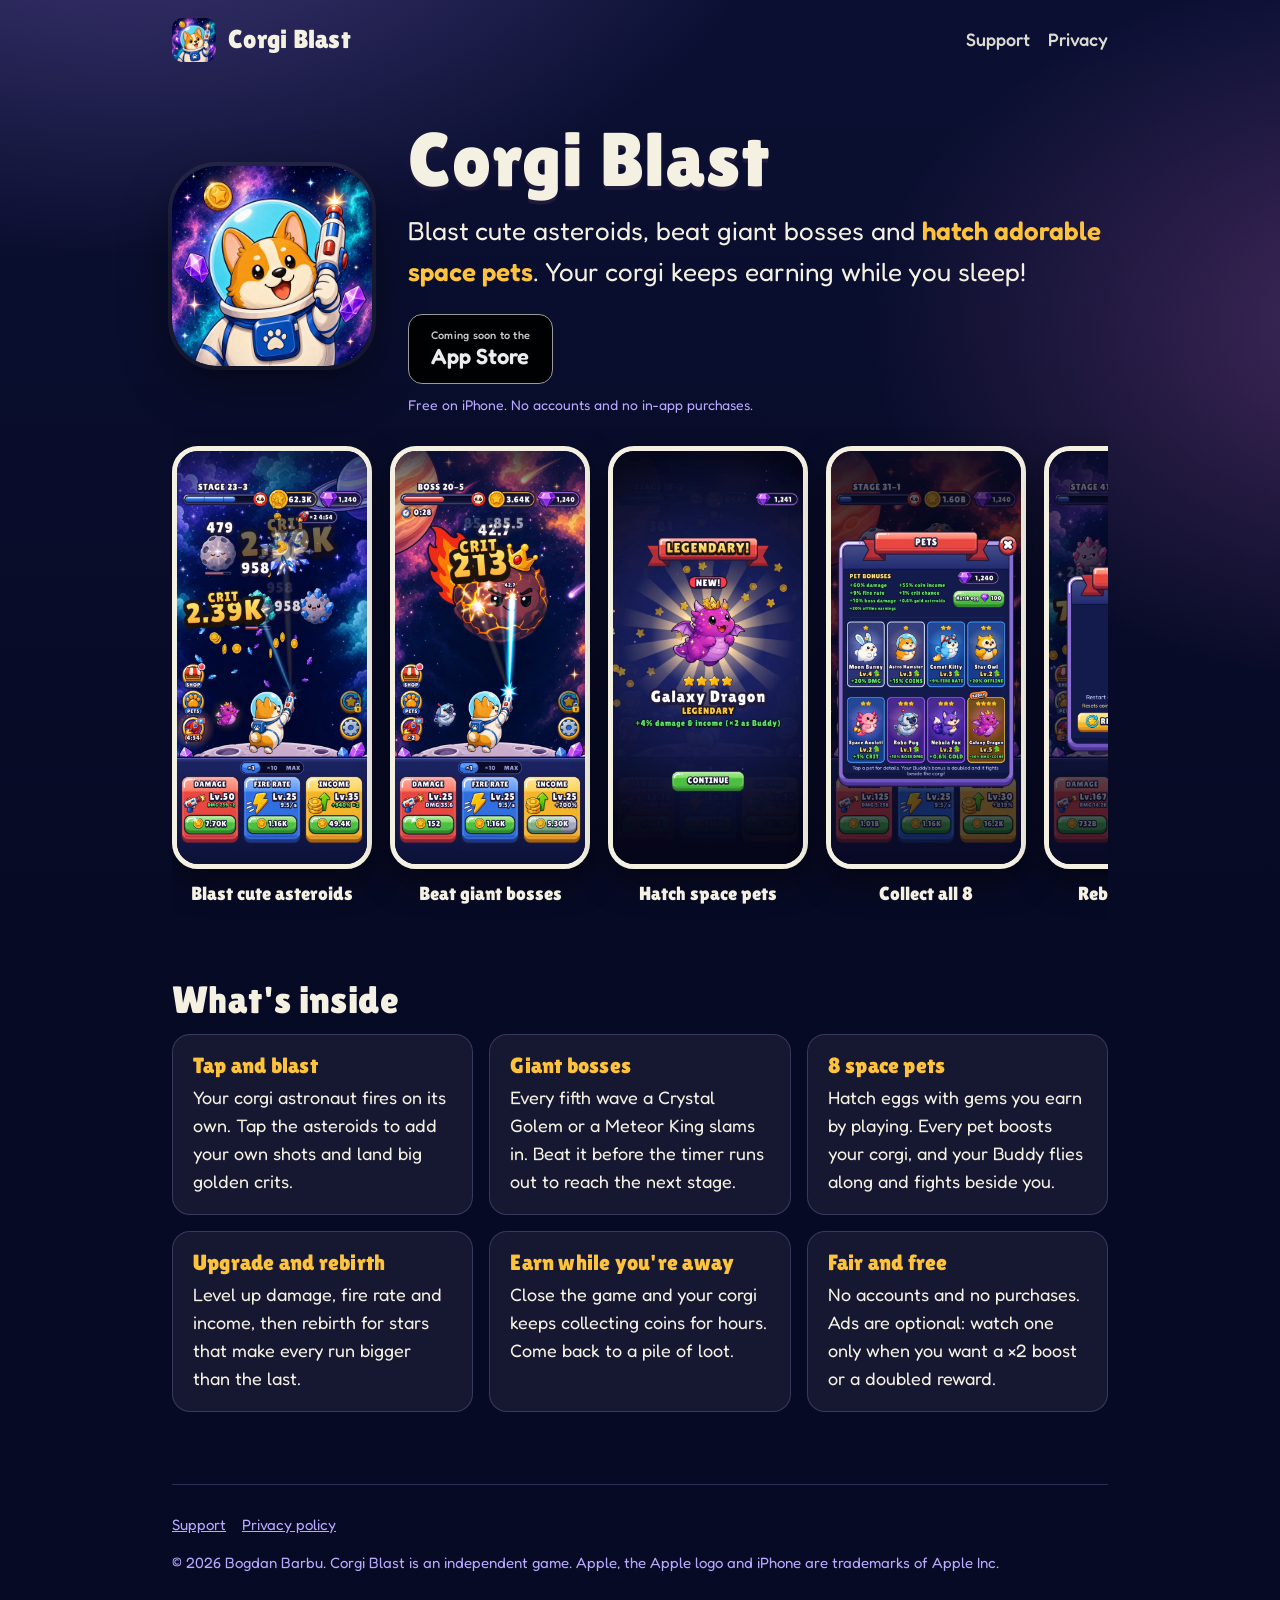
==== corgi-blast/index.html @ cbec4697 "Corgi Blast website: landing page, privacy policy, support page, app-ads.txt Co-Authored-By: Claude " ====
<!doctype html>
<html lang="en">
<head>
  <meta charset="utf-8">
  <meta name="viewport" content="width=device-width, initial-scale=1, viewport-fit=cover">
  <title>Corgi Blast: blast cute asteroids, hatch space pets</title>
  <meta name="description" content="Corgi Blast is a free idle shooter for iPhone. A corgi astronaut blasts cute crystal asteroids, beats giant bosses, hatches space pets and keeps earning while you're away.">
  <meta name="theme-color" content="#0B1033">
  <link rel="icon" type="image/png" href="../favicon.png">
  <link rel="apple-touch-icon" href="../apple-touch-icon.png">
  <link rel="stylesheet" href="style.css">
  <!-- Social previews. og:image needs an absolute URL: replace OWNER (see site/README.md). -->
  <meta property="og:type" content="website">
  <meta property="og:title" content="Corgi Blast">
  <meta property="og:description" content="Blast cute asteroids, beat giant bosses and hatch adorable space pets. A free idle shooter for iPhone.">
  <meta property="og:image" content="https://acheyy.github.io/corgi-blast/img/og.jpg">
  <meta name="twitter:card" content="summary_large_image">
  <!-- After launch, add Apple's Smart App Banner: <meta name="apple-itunes-app" content="app-id=APP_STORE_ID"> -->
</head>
<body>
  <div class="wrap">
    <header class="top">
      <a class="brand" href="./"><img src="img/icon-256.webp" alt="" width="44" height="44"><span>Corgi Blast</span></a>
      <nav><a href="support.html">Support</a><a href="privacy.html">Privacy</a></nav>
    </header>

    <main>
      <section class="hero">
        <img class="icon" src="img/icon-512.webp" alt="Corgi Blast app icon: a corgi astronaut with a ray gun" width="200" height="200">
        <div>
          <h1>Corgi Blast</h1>
          <p class="tagline">Blast cute asteroids, beat giant bosses and <strong>hatch adorable space pets</strong>. Your corgi keeps earning while you sleep!</p>
          <!-- PLACEHOLDER: swap this for Apple's official "Download on the App Store" badge (SVG from
               https://developer.apple.com/app-store/marketing/guidelines/) linking to APP_STORE_URL once the app is live. -->
          <a class="store-badge" href="#" aria-disabled="true" role="link" title="Coming soon to the App Store">
            <span><small>Coming soon to the</small><span class="big">App Store</span></span>
          </a>
          <span class="badge-note">Free on iPhone. No accounts and no in-app purchases.</span>
        </div>
      </section>

      <div class="shots" aria-label="Screenshots">
        <figure><img src="img/shot-01-wave.webp" alt="The corgi blasting asteroids, with critical hits and coins flying" width="600" height="1304" loading="lazy"><figcaption>Blast cute asteroids</figcaption></figure>
        <figure><img src="img/shot-02-boss.webp" alt="A boss fight against the Meteor King" width="600" height="1304" loading="lazy"><figcaption>Beat giant bosses</figcaption></figure>
        <figure><img src="img/shot-03-hatch.webp" alt="Hatching a legendary Galaxy Dragon from an egg" width="600" height="1304" loading="lazy"><figcaption>Hatch space pets</figcaption></figure>
        <figure><img src="img/shot-04-pets.webp" alt="The pets collection with eight pets" width="600" height="1304" loading="lazy"><figcaption>Collect all 8</figcaption></figure>
        <figure><img src="img/shot-05-rebirth.webp" alt="The rebirth screen with a star bonus" width="600" height="1304" loading="lazy"><figcaption>Rebirth, go huge</figcaption></figure>
        <figure><img src="img/shot-06-offline.webp" alt="Offline earnings after three hours away" width="600" height="1304" loading="lazy"><figcaption>Earn while you sleep</figcaption></figure>
        <figure><img src="img/shot-07-shop.webp" alt="The shop with a free gift, pet eggs and boosts" width="600" height="1304" loading="lazy"><figcaption>Free gifts</figcaption></figure>
      </div>

      <h2>What's inside</h2>
      <div class="features">
        <div class="card"><h3>Tap and blast</h3><p>Your corgi astronaut fires on its own. Tap the asteroids to add your own shots and land big golden crits.</p></div>
        <div class="card"><h3>Giant bosses</h3><p>Every fifth wave a Crystal Golem or a Meteor King slams in. Beat it before the timer runs out to reach the next stage.</p></div>
        <div class="card"><h3>8 space pets</h3><p>Hatch eggs with gems you earn by playing. Every pet boosts your corgi, and your Buddy flies along and fights beside you.</p></div>
        <div class="card"><h3>Upgrade and rebirth</h3><p>Level up damage, fire rate and income, then rebirth for stars that make every run bigger than the last.</p></div>
        <div class="card"><h3>Earn while you're away</h3><p>Close the game and your corgi keeps collecting coins for hours. Come back to a pile of loot.</p></div>
        <div class="card"><h3>Fair and free</h3><p>No accounts and no purchases. Ads are optional: watch one only when you want a ×2 boost or a doubled reward.</p></div>
      </div>
    </main>

    <footer>
      <a href="support.html">Support</a><a href="privacy.html">Privacy policy</a>
      <p>© 2026 Bogdan Barbu. Corgi Blast is an independent game. Apple, the Apple logo and iPhone are trademarks of Apple Inc.</p>
    </footer>
  </div>
</body>
</html>
---- corgi-blast/style.css ----
/* Corgi Blast website. Palette and fonts follow docs/art-bible.md (Lilita One for headings, Fredoka for text). */
@font-face {
  font-family: 'Lilita One';
  src: url('fonts/LilitaOne-Regular.ttf') format('truetype');
  font-display: swap;
}
@font-face {
  font-family: 'Fredoka';
  src: url('fonts/Fredoka.ttf') format('truetype');
  font-weight: 300 700;
  font-display: swap;
}

:root {
  --navy: #0b1033;
  --deep: #070a24;
  --ink: #1f1a3a;
  --lilac: #8b6fd6;
  --pink: #d86fd0;
  --cream: #f4f0e2;
  --gold: #ffc23c;
  --muted: #b9a8ff;
  --card: rgba(255, 255, 255, 0.06);
  --line: rgba(185, 168, 255, 0.22);
}

* { box-sizing: border-box; }

html { -webkit-text-size-adjust: 100%; }

body {
  margin: 0;
  font-family: 'Fredoka', system-ui, -apple-system, 'Segoe UI', Roboto, sans-serif;
  font-size: 18px;
  line-height: 1.55;
  color: var(--cream);
  background:
    radial-gradient(1100px 700px at 10% -10%, rgba(139, 111, 214, 0.45), transparent 60%),
    radial-gradient(900px 600px at 110% 20%, rgba(216, 111, 208, 0.28), transparent 60%),
    linear-gradient(var(--navy), var(--deep) 900px) var(--deep);
  min-height: 100vh;
}

a { color: var(--gold); }
a:hover { color: #ffd77a; }

h1, h2, h3, .brand {
  font-family: 'Lilita One', 'Fredoka', system-ui, sans-serif;
  font-weight: 400;
  letter-spacing: 0.01em;
  line-height: 1.15;
}
h1 { font-size: clamp(44px, 8vw, 76px); margin: 0 0 8px; text-shadow: 0 4px 0 var(--ink); }
h2 { font-size: clamp(28px, 4.5vw, 38px); margin: 48px 0 12px; }
h3 { font-size: 22px; margin: 28px 0 6px; color: var(--gold); }

.wrap { max-width: 980px; margin: 0 auto; padding: 0 22px; }
.narrow { max-width: 780px; }

/* Header / footer */
.top {
  display: flex; align-items: center; justify-content: space-between; gap: 16px;
  padding: 18px 0;
}
.brand { display: flex; align-items: center; gap: 12px; color: var(--cream); text-decoration: none; font-size: 26px; }
.brand img { width: 44px; height: 44px; border-radius: 22%; }
.top nav a { color: var(--cream); text-decoration: none; margin-left: 18px; font-weight: 500; opacity: 0.9; }
.top nav a:hover, .top nav a[aria-current='page'] { color: var(--gold); opacity: 1; }

footer {
  margin-top: 72px; padding: 28px 0 40px; border-top: 1px solid var(--line);
  font-size: 15px; color: var(--muted);
}
footer a { color: var(--muted); margin-right: 16px; }

/* Landing hero */
.hero {
  display: grid; grid-template-columns: auto 1fr; gap: 36px; align-items: center;
  padding: 36px 0 12px;
}
.hero .icon { width: 200px; height: 200px; border-radius: 22.37%; box-shadow: 0 18px 50px rgba(0, 0, 0, 0.45), 0 0 0 4px rgba(244, 240, 226, 0.08); }
.tagline { font-size: clamp(20px, 3vw, 26px); margin: 0 0 22px; color: var(--cream); }
.tagline strong { color: var(--gold); font-weight: 600; }

/* App Store badge placeholder: replace with Apple's official badge (see site/README.md). */
.store-badge {
  display: inline-flex; align-items: center; gap: 10px;
  padding: 12px 22px; border-radius: 14px;
  background: #000; color: #fff; text-decoration: none;
  border: 1.5px solid #a6a6a6; font-weight: 600; font-size: 17px;
}
.store-badge small { display: block; font-size: 11px; font-weight: 500; opacity: 0.85; letter-spacing: 0.02em; }
.store-badge .big { font-size: 22px; line-height: 1.1; }
.store-badge[aria-disabled='true'] { cursor: default; opacity: 0.92; }
.badge-note { display: block; margin-top: 10px; font-size: 14px; color: var(--muted); }

/* Screenshot strip */
.shots {
  display: grid; grid-auto-flow: column; grid-auto-columns: minmax(200px, 240px); gap: 18px;
  overflow-x: auto; padding: 18px 4px 22px; scroll-snap-type: x mandatory;
  scrollbar-color: var(--lilac) transparent;
}
.shots figure { margin: 0; scroll-snap-align: start; }
.shots img {
  width: 100%; height: auto; display: block; border-radius: 26px;
  border: 5px solid var(--cream); box-shadow: 0 12px 34px rgba(0, 0, 0, 0.45);
  background: var(--navy);
}
.shots figcaption { text-align: center; margin-top: 10px; font-family: 'Lilita One', sans-serif; font-size: 19px; }

/* Feature cards */
.features { display: grid; grid-template-columns: repeat(auto-fit, minmax(260px, 1fr)); gap: 16px; margin-top: 8px; }
.card { background: var(--card); border: 1px solid var(--line); border-radius: 18px; padding: 18px 20px; }
.card h3 { margin-top: 0; }
.card p { margin: 0; }

/* Long-form pages (privacy, support) */
.doc h1 { font-size: clamp(38px, 6vw, 56px); }
.doc .meta { color: var(--muted); margin-top: 0; }
.doc li { margin: 6px 0; }
.summary {
  background: var(--card); border: 1px solid var(--line); border-left: 5px solid var(--gold);
  border-radius: 14px; padding: 6px 22px; margin: 22px 0;
}
.doc table { border-collapse: collapse; width: 100%; margin: 12px 0; font-size: 16px; }
.doc th, .doc td { text-align: left; vertical-align: top; padding: 9px 10px; border-bottom: 1px solid var(--line); }
.doc th { color: var(--gold); font-weight: 600; }
.table-scroll { overflow-x: auto; }
details { background: var(--card); border: 1px solid var(--line); border-radius: 14px; padding: 4px 18px; margin: 10px 0; }
details[open] { padding-bottom: 12px; }
summary { cursor: pointer; font-weight: 600; padding: 10px 0; }
code { background: rgba(255, 255, 255, 0.08); padding: 1px 6px; border-radius: 6px; font-size: 0.92em; }

@media (max-width: 640px) {
  body { font-size: 17px; }
  .hero { grid-template-columns: 1fr; text-align: center; gap: 18px; }
  .hero .icon { width: 150px; height: 150px; margin: 0 auto; }
  .top nav a { margin-left: 12px; }
  .brand span { display: none; }
}
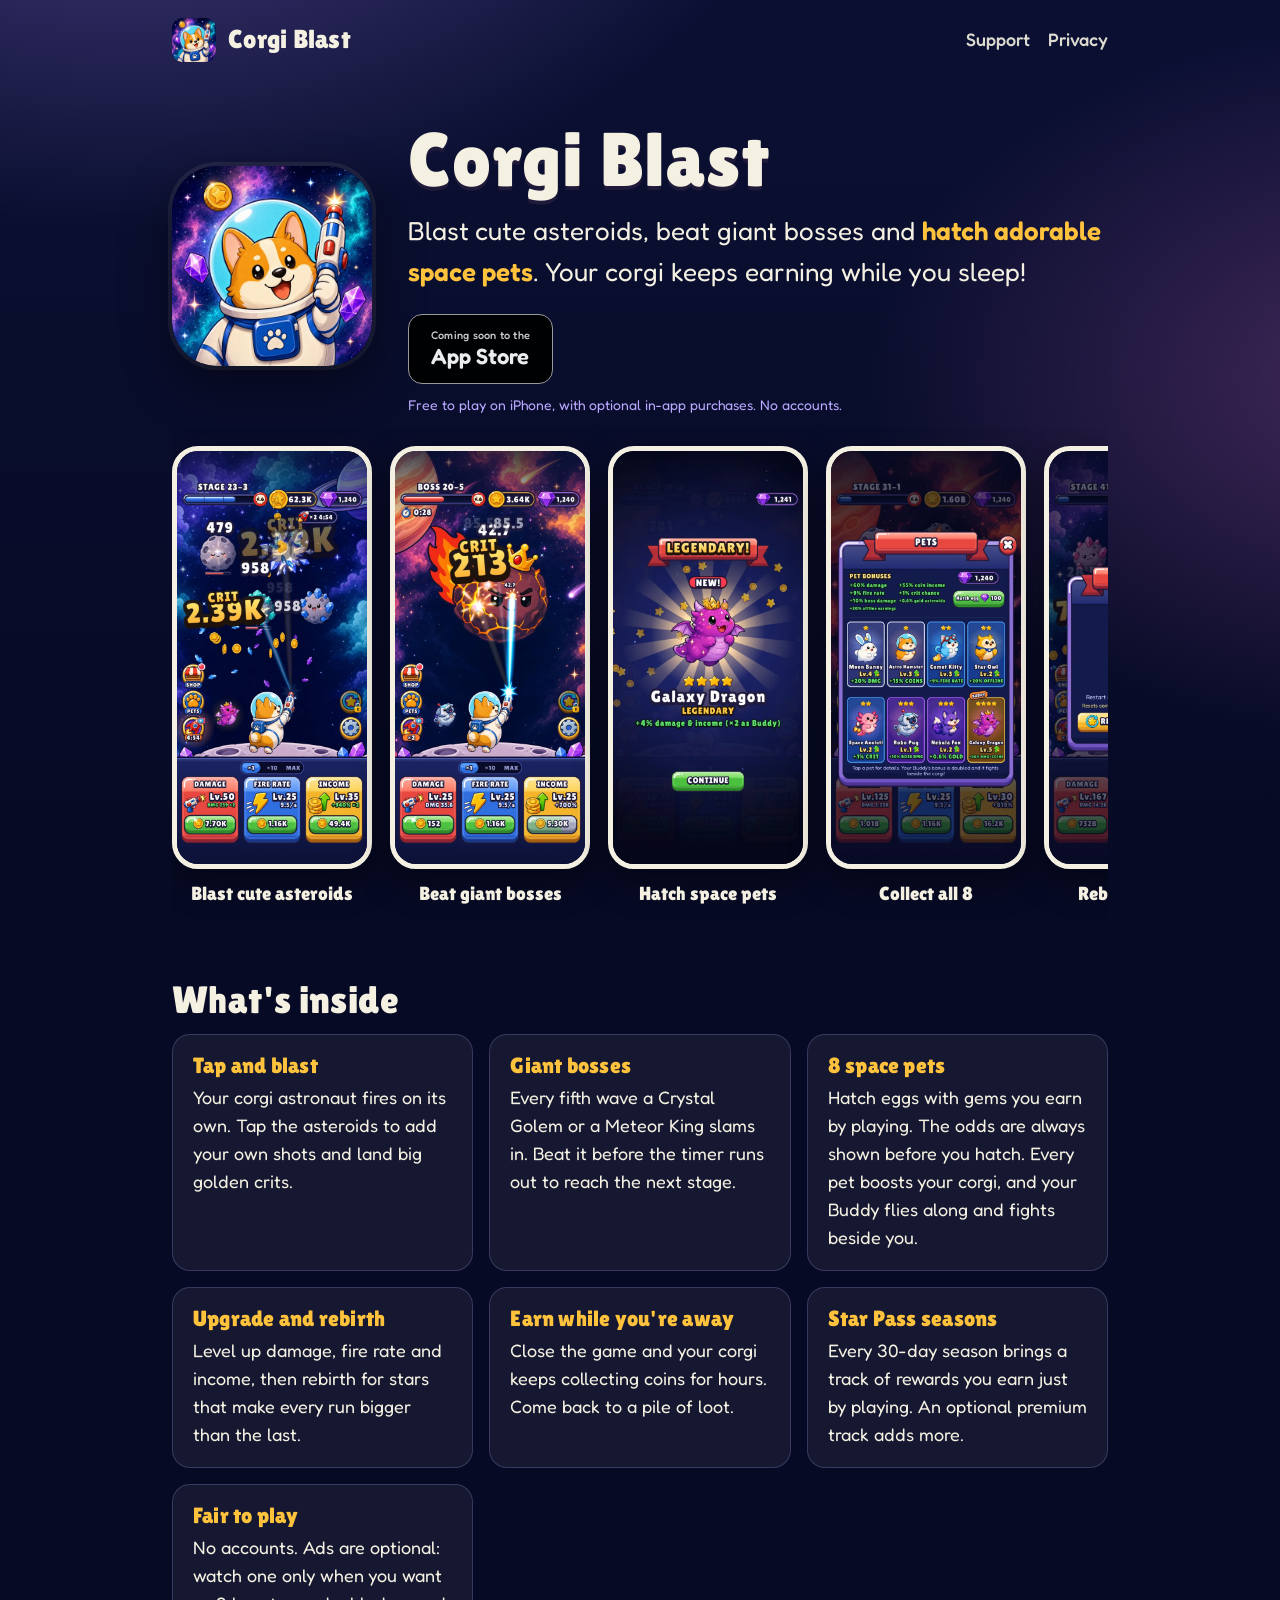
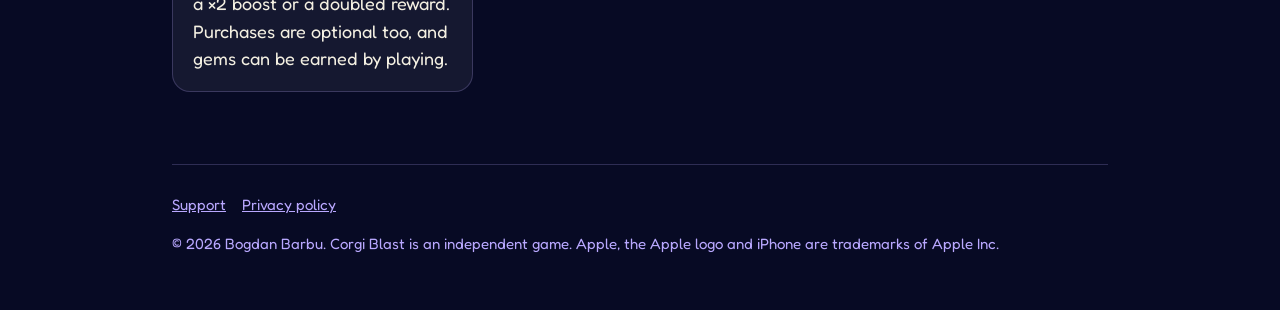
==== commit 9de362e7: "Update privacy policy for in-app purchases The app now offers optional in-app purchases (gem packs, " ====
--- a/corgi-blast/index.html
+++ b/corgi-blast/index.html
@@ -4,7 +4,7 @@
   <meta charset="utf-8">
   <meta name="viewport" content="width=device-width, initial-scale=1, viewport-fit=cover">
   <title>Corgi Blast: blast cute asteroids, hatch space pets</title>
-  <meta name="description" content="Corgi Blast is a free idle shooter for iPhone. A corgi astronaut blasts cute crystal asteroids, beats giant bosses, hatches space pets and keeps earning while you're away.">
+  <meta name="description" content="Corgi Blast is a free-to-play idle shooter for iPhone. A corgi astronaut blasts cute crystal asteroids, beats giant bosses, hatches space pets and keeps earning while you're away.">
   <meta name="theme-color" content="#0B1033">
   <link rel="icon" type="image/png" href="../favicon.png">
   <link rel="apple-touch-icon" href="../apple-touch-icon.png">
@@ -12,7 +12,7 @@
   <!-- Social previews. og:image needs an absolute URL: replace OWNER (see site/README.md). -->
   <meta property="og:type" content="website">
   <meta property="og:title" content="Corgi Blast">
-  <meta property="og:description" content="Blast cute asteroids, beat giant bosses and hatch adorable space pets. A free idle shooter for iPhone.">
+  <meta property="og:description" content="Blast cute asteroids, beat giant bosses and hatch adorable space pets. A free-to-play idle shooter for iPhone.">
   <meta property="og:image" content="https://acheyy.github.io/corgi-blast/img/og.jpg">
   <meta name="twitter:card" content="summary_large_image">
   <!-- After launch, add Apple's Smart App Banner: <meta name="apple-itunes-app" content="app-id=APP_STORE_ID"> -->
@@ -35,7 +35,7 @@
           <a class="store-badge" href="#" aria-disabled="true" role="link" title="Coming soon to the App Store">
             <span><small>Coming soon to the</small><span class="big">App Store</span></span>
           </a>
-          <span class="badge-note">Free on iPhone. No accounts and no in-app purchases.</span>
+          <span class="badge-note">Free to play on iPhone, with optional in-app purchases. No accounts.</span>
         </div>
       </section>
 
@@ -53,10 +53,11 @@
       <div class="features">
         <div class="card"><h3>Tap and blast</h3><p>Your corgi astronaut fires on its own. Tap the asteroids to add your own shots and land big golden crits.</p></div>
         <div class="card"><h3>Giant bosses</h3><p>Every fifth wave a Crystal Golem or a Meteor King slams in. Beat it before the timer runs out to reach the next stage.</p></div>
-        <div class="card"><h3>8 space pets</h3><p>Hatch eggs with gems you earn by playing. Every pet boosts your corgi, and your Buddy flies along and fights beside you.</p></div>
+        <div class="card"><h3>8 space pets</h3><p>Hatch eggs with gems you earn by playing. The odds are always shown before you hatch. Every pet boosts your corgi, and your Buddy flies along and fights beside you.</p></div>
         <div class="card"><h3>Upgrade and rebirth</h3><p>Level up damage, fire rate and income, then rebirth for stars that make every run bigger than the last.</p></div>
         <div class="card"><h3>Earn while you're away</h3><p>Close the game and your corgi keeps collecting coins for hours. Come back to a pile of loot.</p></div>
-        <div class="card"><h3>Fair and free</h3><p>No accounts and no purchases. Ads are optional: watch one only when you want a ×2 boost or a doubled reward.</p></div>
+        <div class="card"><h3>Star Pass seasons</h3><p>Every 30-day season brings a track of rewards you earn just by playing. An optional premium track adds more.</p></div>
+        <div class="card"><h3>Fair to play</h3><p>No accounts. Ads are optional: watch one only when you want a ×2 boost or a doubled reward. Purchases are optional too, and gems can be earned by playing.</p></div>
       </div>
     </main>
 
